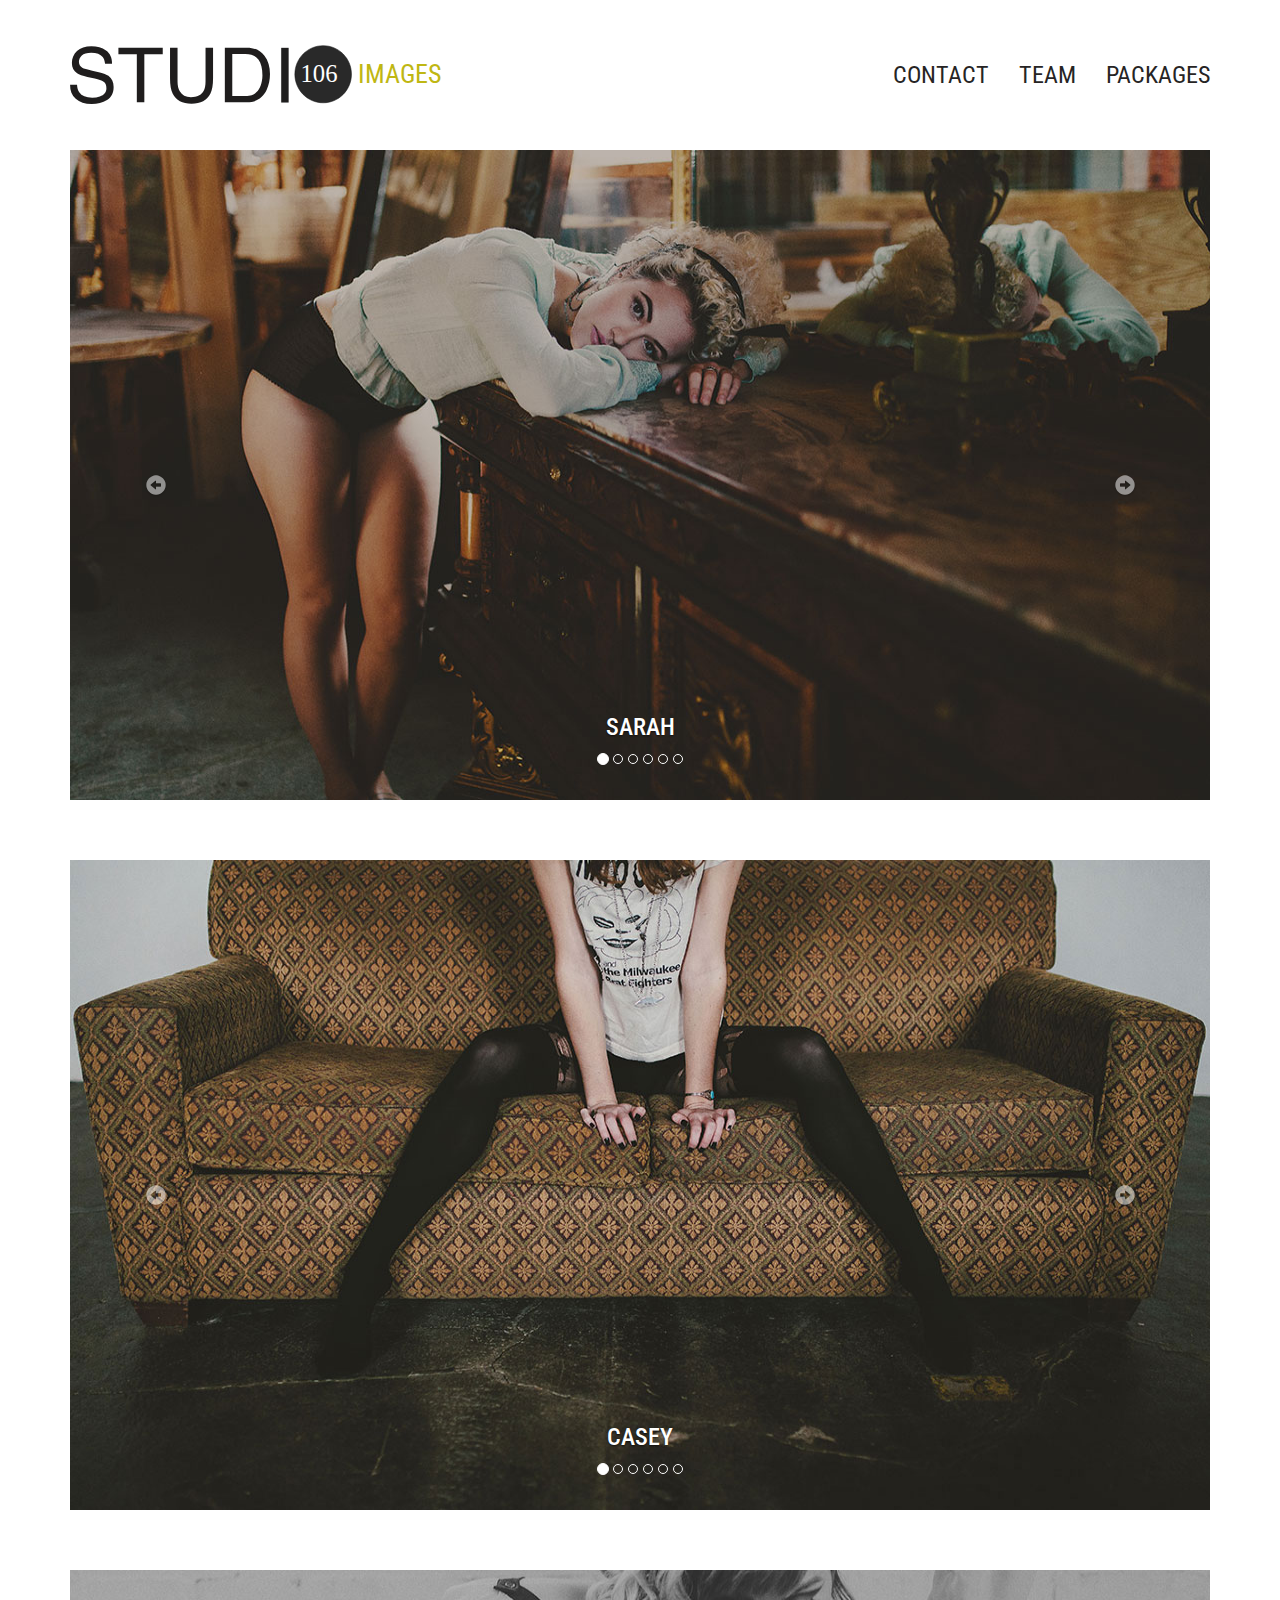
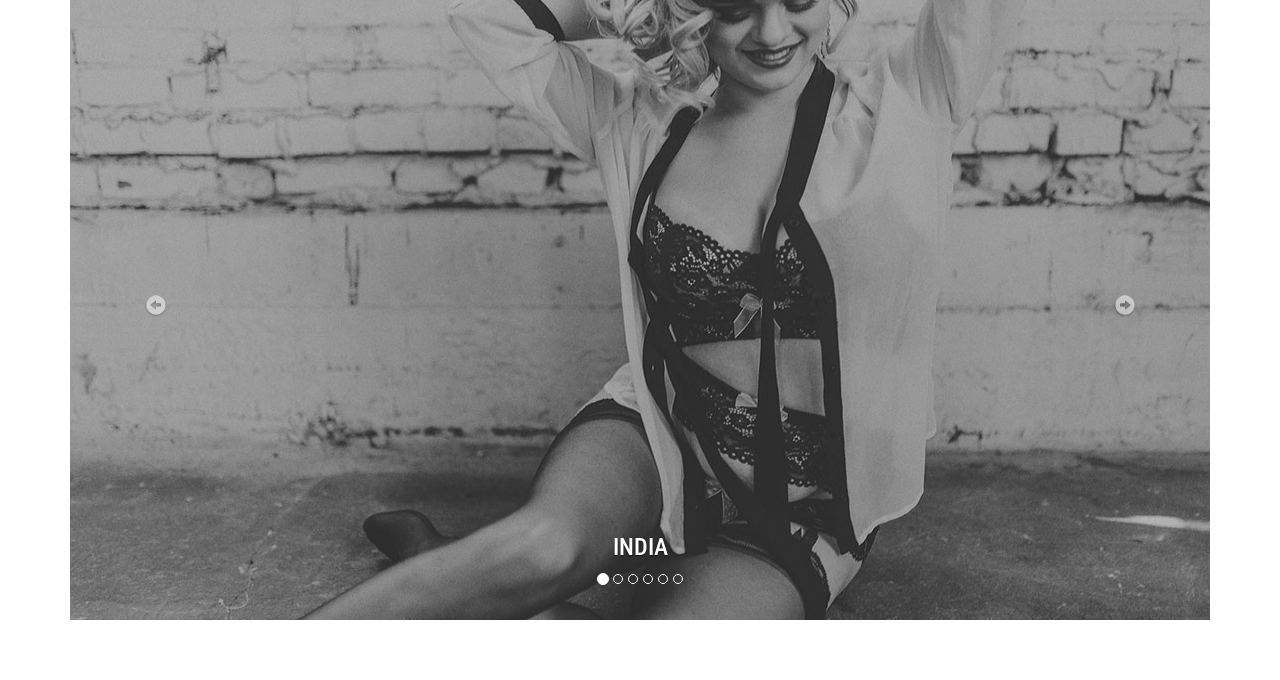
==== images.html @ a0012eb7 "website for friend" ====
<!DOCTYPE html>
<html lang="en">
	<head meta name="viewport" content="width=device-width, initial-scale=1">
		<title>Images | Studio 106</title>
		<meta name="viewport" content="width=device-width, initial-scale=1">
		<link href="http://maxcdn.bootstrapcdn.com/font-awesome/4.2.0/css/font-awesome.min.css" rel="stylesheet">
		<link rel="stylesheet" href="https://maxcdn.bootstrapcdn.com/bootstrap/3.2.0/css/bootstrap.min.css">
		<link href='http://fonts.googleapis.com/css?family=Roboto+Condensed:400,700|Roboto' rel='stylesheet' type='text/css'>
		<link type="text/css" rel="stylesheet" href="style.css"/>
		<script src="https://ajax.googleapis.com/ajax/libs/jquery/2.1.3/jquery.min.js"></script>
		<script src="bootstrap-3.2.0-dist/js/bootstrap.min.js"></script>
	</head>
	<body>
		<div class="container">
			<div class="pages-nav" role="navigation">
	  			<a href="/"><img class="studio-logo" src="images/Logo.svg"></a>
	  			<span class="green-pg">  IMAGES</span>
	  			<div class="npr pull-right">
					<a class="pg-link pull-right" href="packages.html">PACKAGES</a>
					<a class="pg-link pull-right" href="team.html">TEAM</a>
					<a class="pg-link pull-right" href="contact.html">CONTACT</a>
				</div>	
			</div>	
		</div>
		<div class="container">
			<div id="sarah" class="carousel slide" data-ride="carousel" data-interval="3000">
				<ol class="carousel-indicators">
					<li data-target="#sarah" data-slide-to="0" class="active"></li>
					<li data-target="#sarah" data-slide-to="1"></li>
					<li data-target="#sarah" data-slide-to="2"></li>
					<li data-target="#sarah" data-slide-to="3"></li>
					<li data-target="#sarah" data-slide-to="4"></li>
					<li data-target="#sarah" data-slide-to="5"></li>
				</ol>
			  <!-- Wrapper for slides -->
			  	<div class="carousel-inner" role="listbox">
			  		<div class="item active">
						<img src="images/sarah1.jpg" alt="...">
						<div class="carousel-caption">
							<h3>SARAH</h3>
						</div>
				    </div>
				    <div class="item">
						<img src="images/sarah2.jpg" alt="...">
						<div class="carousel-caption">
							<h3>SARAH</h3>
						</div>
				    </div>
				    <div class="item">
						<img src="images/sarah3.jpg" alt="...">
						<div class="carousel-caption">
							<h3>SARAH</h3>
						</div>
				    </div>
				    <div class="item">
				    	<img src="images/sarah4.jpg" alt="...">
						<div class="carousel-caption">
							<h3>SARAH</h3>
						</div>
					</div>
					<div class="item">
						<img src="images/sarah5.jpg" alt="...">
						<div class="carousel-caption">
							<h3>SARAH</h3>
						</div>
					</div>
					<div class="item">
						<img src="images/sarah6.jpg" alt="...">
						<div class="carousel-caption">
							<h3>SARAH</h3>
						</div>
					</div>
		    	</div>
		  		<!-- Controls -->
				<a class="left carousel-control" href="#sarah" role="button" data-slide="prev">
					<span class="glyphicon glyphicon-circle-arrow-left" aria-hidden="true"></span>
					<span class="sr-only">Previous</span>
				</a>
				<a class="right carousel-control" href="#sarah" role="button" data-slide="next">
					<span class="glyphicon glyphicon-circle-arrow-right" aria-hidden="true"></span>
					<span class="sr-only">Next</span>
				</a>
			</div>
			<div id="casey" class="carousel slide" data-ride="carousel" data-interval="3000">
				<ol class="carousel-indicators">
					<li data-target="#casey" data-slide-to="0" class="active"></li>
					<li data-target="#casey" data-slide-to="1"></li>
					<li data-target="#casey" data-slide-to="2"></li>
					<li data-target="#casey" data-slide-to="3"></li>
					<li data-target="#casey" data-slide-to="4"></li>
					<li data-target="#casey" data-slide-to="5"></li>
				</ol>
			  <!-- Wrapper for slides -->
			  	<div class="carousel-inner" role="listbox">
			  		<div class="item active">
						<img src="images/casey1.jpg" alt="...">
						<div class="carousel-caption">
							<h3>CASEY</h3>
						</div>
				    </div>
				    <div class="item">
						<img src="images/casey2.jpg" alt="...">
						<div class="carousel-caption">
							<h3>CASEY</h3>
						</div>
				    </div>
				    <div class="item">
						<img src="images/casey3.jpg" alt="...">
						<div class="carousel-caption">
							<h3>CASEY</h3>
						</div>
				    </div>
				    <div class="item">
				    	<img src="images/casey4.jpg" alt="...">
						<div class="carousel-caption">
							<h3>CASEY</h3>
						</div>
					</div>
					<div class="item">
						<img src="images/casey5.jpg" alt="...">
						<div class="carousel-caption">
							<h3>CASEY</h3>
						</div>
					</div>
					<div class="item">
						<img src="images/casey6.jpg" alt="...">
						<div class="carousel-caption">
							<h3>CASEY</h3>
						</div>
					</div>
		    	</div>
		  		<!-- Controls -->
				<a class="left carousel-control" href="#casey" role="button" data-slide="prev">
					<span class="glyphicon glyphicon-circle-arrow-left" aria-hidden="true"></span>
					<span class="sr-only">Previous</span>
				</a>
				<a class="right carousel-control" href="#casey" role="button" data-slide="next">
					<span class="glyphicon glyphicon-circle-arrow-right" aria-hidden="true"></span>
					<span class="sr-only">Next</span>
				</a>
			</div>	
			<!-- India Carousel -->
			<div id="india" class="carousel slide" data-ride="carousel" data-interval="3000">
				<ol class="carousel-indicators">
					<li data-target="#india" data-slide-to="0" class="active"></li>
					<li data-target="#india" data-slide-to="1"></li>
					<li data-target="#india" data-slide-to="2"></li>
					<li data-target="#india" data-slide-to="3"></li>
					<li data-target="#india" data-slide-to="4"></li>
					<li data-target="#india" data-slide-to="5"></li>
				</ol>
			  <!-- Wrapper for slides -->
			  	<div class="carousel-inner" role="listbox">
			  		<div class="item active">
						<img src="images/india1.jpg" alt="...">
						<div class="carousel-caption">
							<h3>INDIA</h3>
						</div>
				    </div>
				    <div class="item">
						<img src="images/india2.jpg" alt="...">
						<div class="carousel-caption">
							<h3>INDIA</h3>
						</div>
				    </div>
				    <div class="item">
						<img src="images/india3.jpg" alt="...">
						<div class="carousel-caption">
							<h3>INDIA</h3>
						</div>
				    </div>
				    <div class="item">
				    	<img src="images/india4.jpg" alt="...">
						<div class="carousel-caption">
							<h3>INDIA</h3>
						</div>
					</div>
					<div class="item">
						<img src="images/india5.jpg" alt="...">
						<div class="carousel-caption">
							<h3>INDIA</h3>
						</div>
					</div>
					<div class="item">
						<img src="images/india6.jpg" alt="...">
						<div class="carousel-caption">
							<h3>INDIA</h3>
						</div>
					</div>
		    	</div>
		  		<!-- Controls -->
				<a class="left carousel-control" href="#india" role="button" data-slide="prev">
					<span class="glyphicon glyphicon-circle-arrow-left" aria-hidden="true"></span>
					<span class="sr-only">Previous</span>
				</a>
				<a class="right carousel-control" href="#india" role="button" data-slide="next">
					<span class="glyphicon glyphicon-circle-arrow-right" aria-hidden="true"></span>
					<span class="sr-only">Next</span>
				</a>
			</div>
		</div> <!-- Container -->
	</body>
</html>
---- style.css ----
html {
	height: 100%;
}
body {
 font-family: 'Roboto Condensed', sans-serif;
 height: 100%;
 padding-top: 40px;
}
.landing {
	background-image: url("images/sarah.jpg");
 	background-repeat: no-repeat;
 	background-image: cover;
}
.land-nav {
	margin-top: 20px;
	background-color: #FFF;
	padding: 30px 40px;
}
.pages-nav {
	margin: 0px 0px;
	border: transparent;
	display: inline;	
}
.studio-logo {
	height: 70px;
}
span.green-pg {
	font-size: 26px;
	color: #BFB713;
	vertical-align: middle;
	padding-left: 2px;
}
.npr {
	vertical-align: middle;
	display: inline;
}
a.pg-link {
	background-color: transparent;
	color: #262424;
	border-color: transparent;
	font-family: inherit;
	font-size: 24px;
	line-height: 30px;
	margin-left: 30px;
	margin-top: 20px;
	display: inline;
}
a.pg-link:hover {
	border-color: transparent;
	background: transparent;
	text-decoration: underline;
	color: #BFB713;
}
a.land {
	font-size: 20px;
	line-height: 70px;
	margin-left: 0px;
 	margin-top: 24px; 
}
.contact-box {
	margin: 40px 0px 0px;
	width: 100%;
	border: rgba(191, 183, 19, 0.48) 1.5px solid;
}
.inside-box {
	margin-top: 66px;
	display: inline-block;	
}
.team-box {	
	border: 1.5px solid black;
	padding: 15px;
	margin: 40px 0 60px;
}
.team-row	{
	margin-top: 0px;
	display: inherit;
}
#sarah {
	margin: 40px 0px 60px;
}
#casey {
	margin: 30px 0px 60px;
}
#india {
	margin: 50px 0px 60px;
}
.carousel-inner img {
	max-height: 650px;
	width: 100%;
}
.carousel-control.left, .carousel-control.right {
	background-image: none;
}
.carousel-control .glyphicon{
	position: absolute;
	top: 50%;
	left: 0;
	text-align: center;
	width: 100%;
}
.content {
	margin: 40px 0px;
	border: rgba(191, 183, 19, 0.48) 1.5px solid;
	background-color: rgba(201, 196, 196, 0.09);
}
.content-head {
	background-color: whitesmoke;
	border-bottom: rgba(191, 183, 19, 0.48) 1.5px solid;
}
.content-body {
	padding: 40px;
}
.team-bio h3 {
	margin: 0;
}
.team-img {
	width: 100%;
}	
.form-line {
padding: 5px 0px 5px 0px !important;
}
.form-header-group{
margin-left: 0px !important;
}
#special {
	padding-bottom: 100px;
	margin: 40px 0px 100px;
	border: rgba(191, 183, 19, 0.48) 1.5px solid;
}
#packages {
	margin: 100px 0px 100px;
}
#social {
	padding-left: 45px;
	padding-bottom: 20px;
	position: fixed;
	background: transparent;
	bottom: 0;
	left: 0px;
}
span.fa {
	margin-left: 20px;
	color: #BFB713;
}
span.fa:hover {
	color: #37546D;
}
#social > a > span.fa {
	font-size: 21px;
	margin: 0px 50px 20px 0px;
	padding-left: 0px;
	color:  #37546D;	
}	
#social > a > span.fa:hover {
	color: #BFB713;
} 
#copyright {
	color: #37546D;
	font-size: 11px;
	margin-left: 0px;
	padding-left: 0px;	
}
#jess {
	color: #37546D;
}
#jess:hover {
	color: #BFB713;
}
.team-row span.fa {
	color: #BFB713;
	margin-top: 25px;
}
span.fa:hover {
	color: #37546D;
}
/*
Clean Fonts
			font-family: "franklin-gothic-urw";
			"futura-pt"

			Color
			light gray=green rgba(191, 183, 19, 0.19);
			Light Gray #7a7a7a
			green/yellow #BFB713
	        color: #7a7a7a;
	        background-color: rgba(255, 255, 255, 0.21);
	        fa-blue color pick 37546D
	        #6A6974  purple gray
}
#social .fa {

	font-size: 20px;

	color: black;
}
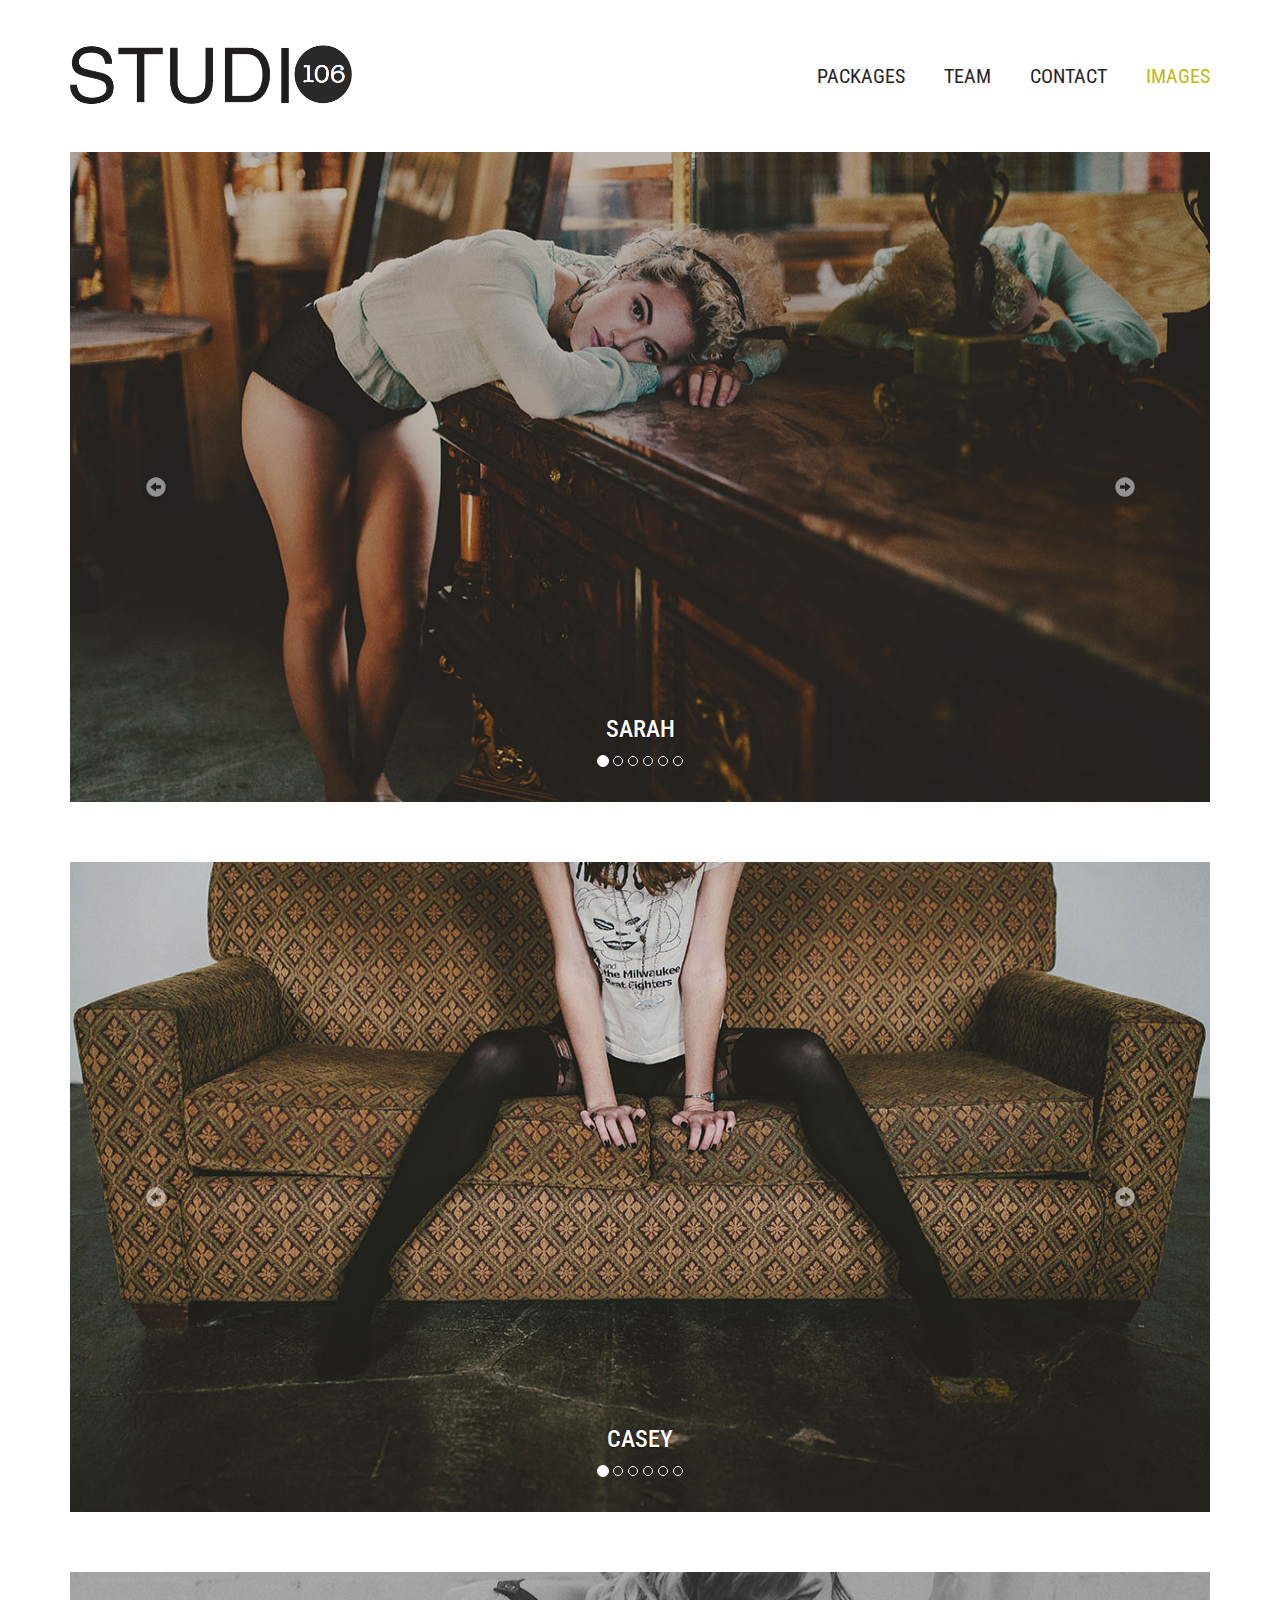
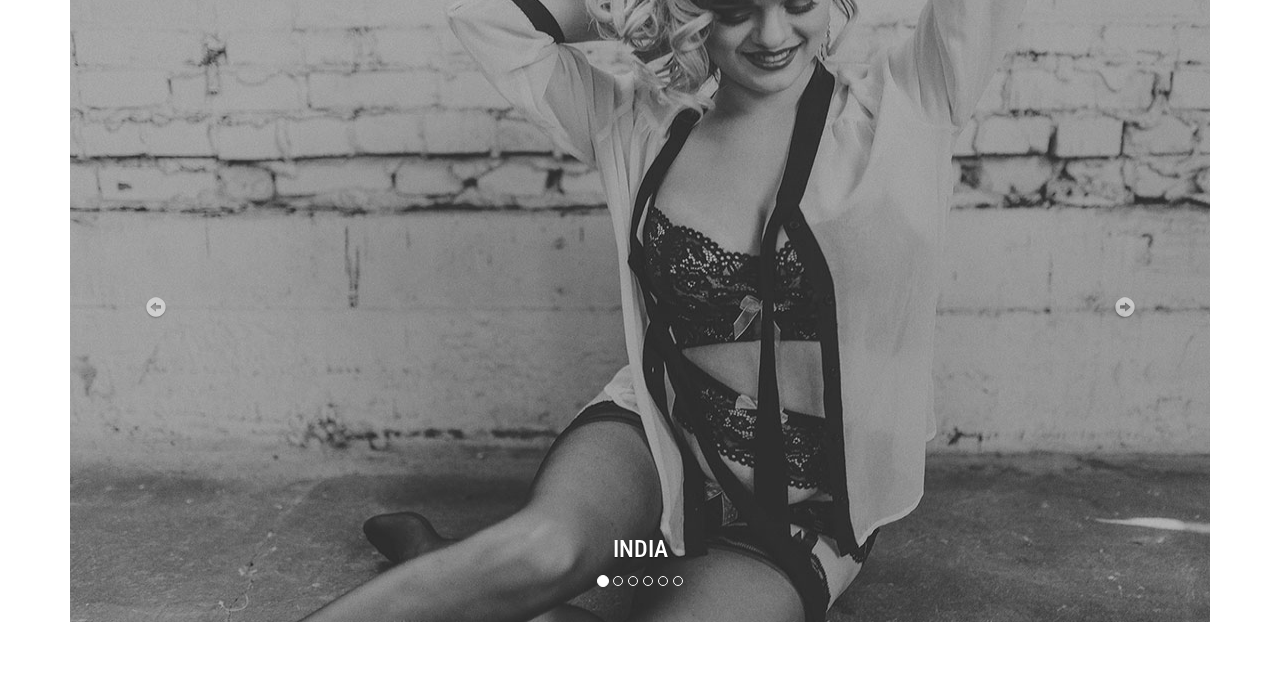
==== commit c475692c: "adjustments for small devices" ====
--- a/images.html
+++ b/images.html
@@ -13,12 +13,12 @@
 	<body>
 		<div class="container">
 			<div class="pages-nav" role="navigation">
-	  			<a href="/"><img class="studio-logo" src="images/Logo.svg"></a>
-	  			<span class="green-pg">  IMAGES</span>
-	  			<div class="npr pull-right">
-					<a class="pg-link pull-right" href="packages.html">PACKAGES</a>
-					<a class="pg-link pull-right" href="team.html">TEAM</a>
-					<a class="pg-link pull-right" href="contact.html">CONTACT</a>
+	  			<a href="/"><img class="studio-logo" src="images/Logo1.png"></a>
+	  			<div class="npr">
+					<a class="pg-link" href="packages.html">PACKAGES</a>
+					<a class="pg-link" href="team.html">TEAM</a>
+					<a class="pg-link" href="contact.html">CONTACT</a>
+					<a class="pg-link green-pg" href="images.html">IMAGES</a>
 				</div>	
 			</div>	
 		</div>
--- a/style.css
+++ b/style.css
@@ -7,10 +7,10 @@
  height: 100%;
  padding-top: 40px;
 }
-.landing {
+body.landing {
 	background-image: url("images/sarah.jpg");
  	background-repeat: no-repeat;
- 	background-image: cover;
+ 	background-size: cover; 
 }
 .land-nav {
 	margin-top: 20px;
@@ -23,33 +23,28 @@
 	display: inline;	
 }
 .studio-logo {
-	height: 70px;
-}
-span.green-pg {
-	font-size: 26px;
-	color: #BFB713;
-	vertical-align: middle;
-	padding-left: 2px;
+	max-height: 70px;
 }
 .npr {
-	vertical-align: middle;
-	display: inline;
+	float: right;
 }
 a.pg-link {
 	background-color: transparent;
 	color: #262424;
 	border-color: transparent;
 	font-family: inherit;
-	font-size: 24px;
-	line-height: 30px;
-	margin-left: 30px;
-	margin-top: 20px;
+	font-size: 20px;
+	line-height: 72px;
+	margin-left: 36px;
 	display: inline;
 }
 a.pg-link:hover {
 	border-color: transparent;
 	background: transparent;
 	text-decoration: underline;
+	color: #BFB713;
+}
+a.green-pg {
 	color: #BFB713;
 }
 a.land {
@@ -58,14 +53,24 @@
 	margin-left: 0px;
  	margin-top: 24px; 
 }
-.contact-box {
-	margin: 40px 0px 0px;
-	width: 100%;
-	border: rgba(191, 183, 19, 0.48) 1.5px solid;
+#contact-title {
+	padding: 70px 0 0;	
+}
+#contact-title dt {
+	width: 130px;
+}
+#contact-title dd {
+	margin-left: 150px;
+	margin-right: 20px;
+}
+#contact-title span.fa {
+	margin-left: 0;
 }
 .inside-box {
-	margin-top: 66px;
-	display: inline-block;	
+	margin: 40px 0px;
+  	height: 600px;
+  	background-color: #F9F9F9;
+  	border: rgba(191, 183, 19, 0.48) 1.5px solid;
 }
 .team-box {	
 	border: 1.5px solid black;
@@ -92,7 +97,7 @@
 .carousel-control.left, .carousel-control.right {
 	background-image: none;
 }
-.carousel-control .glyphicon{
+.carousel-control .glyphicon {
 	position: absolute;
 	top: 50%;
 	left: 0;
@@ -111,17 +116,14 @@
 .content-body {
 	padding: 40px;
 }
-.team-bio h3 {
-	margin: 0;
-}
 .team-img {
 	width: 100%;
 }	
 .form-line {
-padding: 5px 0px 5px 0px !important;
+	padding: 5px 0px 5px 0px !important;
 }
 .form-header-group{
-margin-left: 0px !important;
+	margin-left: 0px !important;
 }
 #special {
 	padding-bottom: 100px;
@@ -167,12 +169,37 @@
 #jess:hover {
 	color: #BFB713;
 }
-.team-row span.fa {
-	color: #BFB713;
+.social-team {
 	margin-top: 25px;
 }
-span.fa:hover {
-	color: #37546D;
+.social-team > a > span.fa {
+	color: #BFB713;
+}
+.social-team span.fa:hover {
+	color: #37546D;
+}
+@media (max-width: 767px) { 
+	.pages-nav {
+		display: block;
+		text-align: center;
+	}
+	.studio-logo {
+		max-height: 60px;
+	}
+	.npr {
+		float: none;
+		margin-top: 40px;
+	}
+	a.pg-link {
+		width: 50%;
+		display: inline-block;
+		margin: 0;
+		float: left;
+		text-align: center;
+	}
+	#contact-title dd {
+		margin-left: 0px;
+	}	
 }
 /*
 Clean Fonts
